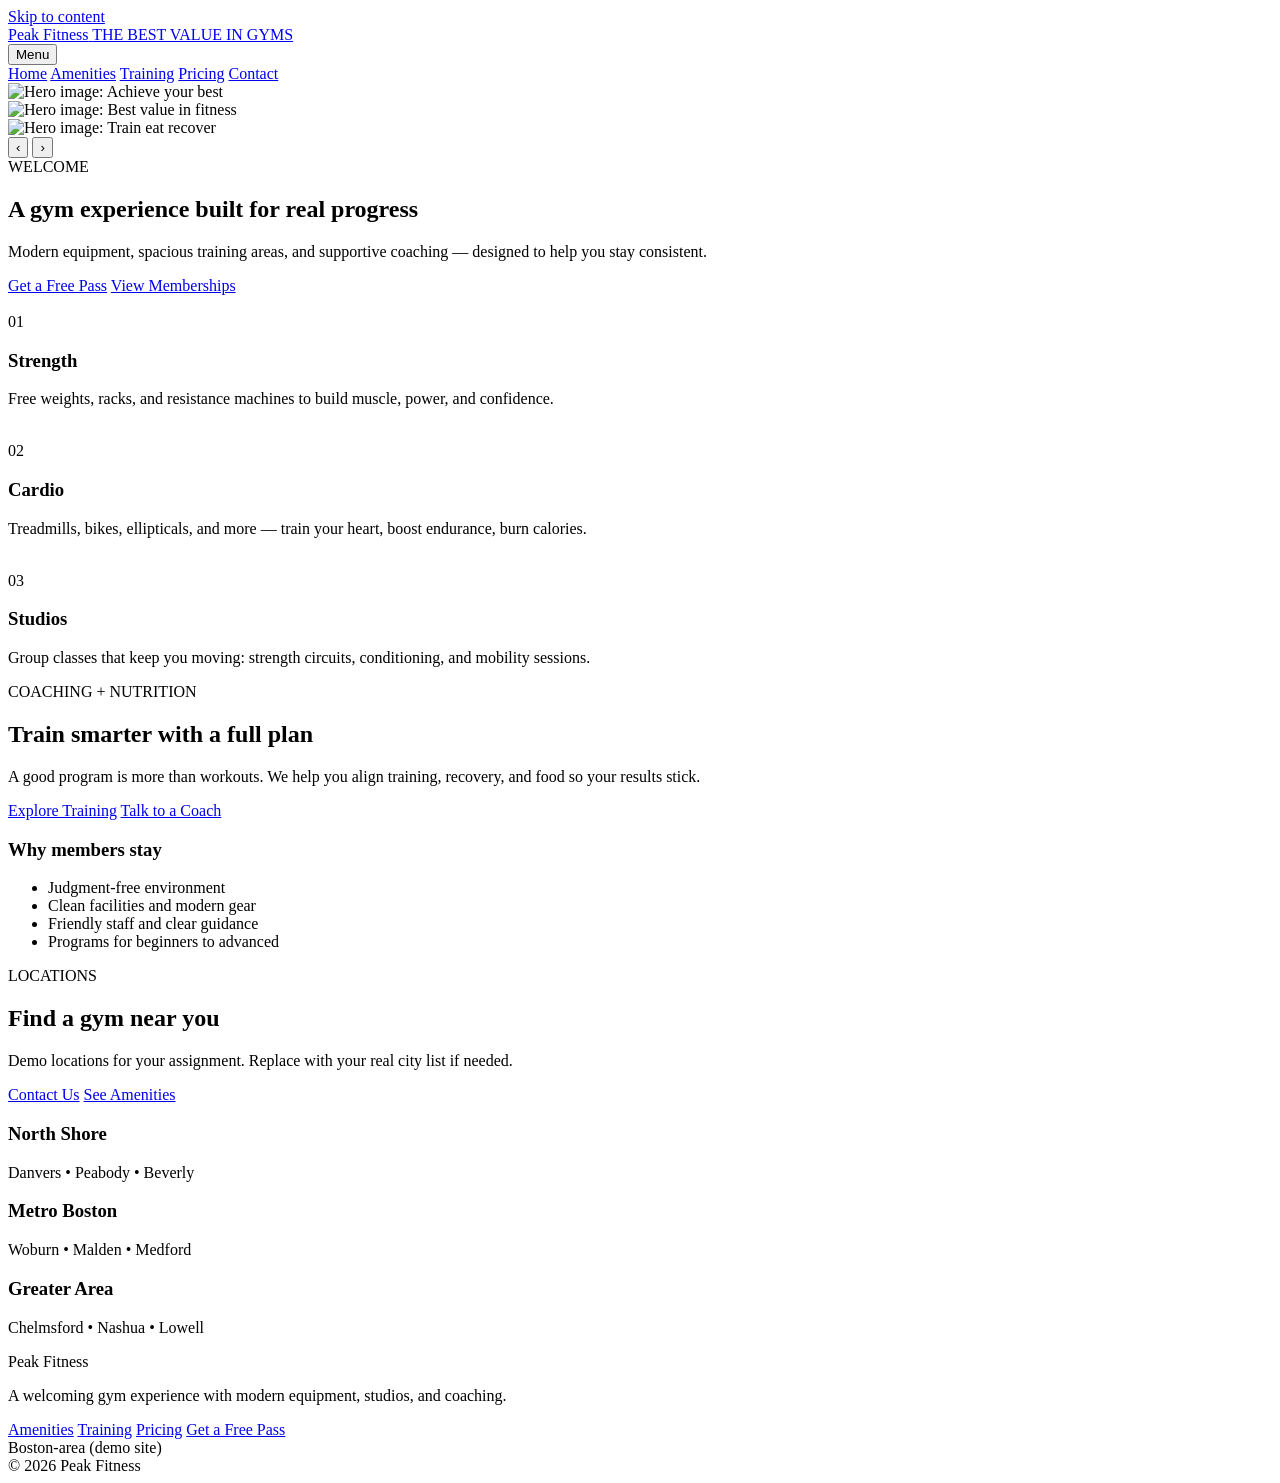
==== index.html @ bd7c37bf "Add files via upload" ====
<!doctype html>
<html lang="en">
<head>
  <meta charset="utf-8" />
  <meta name="viewport" content="width=device-width, initial-scale=1" />
  <meta name="description" content="Modern gym landing page demo." />
  <title>Peak Fitness | Home</title>
  <link rel="stylesheet" href="css/styles.css" />
</head>
<body>
  <a class="skip-link" href="#main">Skip to content</a>
  
<header class="site-header">
  <div class="container header-inner">
    <a class="brand" href="index.html" aria-label="Home">
      <span class="brand-mark" aria-hidden="true"></span>
      <div>
        <span class="brand-name">Peak Fitness</span>
        <span class="brand-tag">THE BEST VALUE IN GYMS</span>
      </div>
    </a>

    <button class="nav-toggle" type="button" data-nav-toggle aria-expanded="false" aria-controls="site-nav">Menu</button>

    <nav id="site-nav" class="nav" data-nav data-open="false" aria-label="Primary navigation">
      <a href="index.html" class="active" aria-current="page">Home</a>
      <a href="amenities.html" >Amenities</a>
      <a href="training.html" >Training</a>
      <a href="pricing.html" >Pricing</a>
      <a href="contact.html" >Contact</a>
    </nav>
  </div>
</header>

  <main id="main">
    
<section class="hero">
  <div class="container">
    <div class="slider" aria-label="Hero slider">
      <div class="slide active" data-slide><img src="images/hero-1.svg" alt="Hero image: Achieve your best"></div>
      <div class="slide" data-slide><img src="images/hero-2.svg" alt="Hero image: Best value in fitness"></div>
      <div class="slide" data-slide><img src="images/hero-3.svg" alt="Hero image: Train eat recover"></div>

      <div class="slider-controls">
        <div class="dots" aria-label="Slide dots">
          <span class="dot active" data-dot></span>
          <span class="dot" data-dot></span>
          <span class="dot" data-dot></span>
        </div>

        <div class="slider-btns" aria-label="Slide controls">
          <button class="icon-btn" type="button" data-prev aria-label="Previous slide">‹</button>
          <button class="icon-btn" type="button" data-next aria-label="Next slide">›</button>
        </div>
      </div>
    </div>
  </div>
</section>

<section class="section">
  <div class="container">
    <div class="section-head">
      <div>
        <div class="kicker">WELCOME</div>
        <h2 class="h2">A gym experience built for real progress</h2>
        <p class="lede">Modern equipment, spacious training areas, and supportive coaching — designed to help you stay consistent.</p>
      </div>
      <div class="cta-row">
        <a class="btn btn-primary" href="contact.html">Get a Free Pass</a>
        <a class="btn btn-ghost" href="pricing.html">View Memberships</a>
      </div>
    </div>

    <div class="grid-3" role="list">
      <article class="card" role="listitem">
        <div class="card-top">
          <img src="images/icon-strength.svg" alt="" aria-hidden="true">
          <div><div class="kicker">01</div><h3>Strength</h3></div>
        </div>
        <p>Free weights, racks, and resistance machines to build muscle, power, and confidence.</p>
      </article>

      <article class="card" role="listitem">
        <div class="card-top">
          <img src="images/icon-cardio.svg" alt="" aria-hidden="true">
          <div><div class="kicker">02</div><h3>Cardio</h3></div>
        </div>
        <p>Treadmills, bikes, ellipticals, and more — train your heart, boost endurance, burn calories.</p>
      </article>

      <article class="card" role="listitem">
        <div class="card-top">
          <img src="images/icon-studios.svg" alt="" aria-hidden="true">
          <div><div class="kicker">03</div><h3>Studios</h3></div>
        </div>
        <p>Group classes that keep you moving: strength circuits, conditioning, and mobility sessions.</p>
      </article>
    </div>
  </div>
</section>

<section class="section band">
  <div class="container band-inner">
    <div class="band-box">
      <div class="kicker">COACHING + NUTRITION</div>
      <h2 class="h2">Train smarter with a full plan</h2>
      <p class="lede">A good program is more than workouts. We help you align training, recovery, and food so your results stick.</p>
      <div class="cta-row">
        <a class="btn btn-primary" href="training.html">Explore Training</a>
        <a class="btn btn-ghost" href="contact.html">Talk to a Coach</a>
      </div>
    </div>
    <div class="band-box">
      <h3>Why members stay</h3>
      <ul class="list">
        <li>Judgment-free environment</li>
        <li>Clean facilities and modern gear</li>
        <li>Friendly staff and clear guidance</li>
        <li>Programs for beginners to advanced</li>
      </ul>
    </div>
  </div>
</section>

<section class="section">
  <div class="container">
    <div class="section-head">
      <div>
        <div class="kicker">LOCATIONS</div>
        <h2 class="h2">Find a gym near you</h2>
        <p class="lede">Demo locations for your assignment. Replace with your real city list if needed.</p>
      </div>
      <div class="cta-row">
        <a class="btn btn-primary" href="contact.html">Contact Us</a>
        <a class="btn btn-ghost" href="amenities.html">See Amenities</a>
      </div>
    </div>

    <div class="grid-3">
      <div class="card"><h3>North Shore</h3><p>Danvers • Peabody • Beverly</p></div>
      <div class="card"><h3>Metro Boston</h3><p>Woburn • Malden • Medford</p></div>
      <div class="card"><h3>Greater Area</h3><p>Chelmsford • Nashua • Lowell</p></div>
    </div>
  </div>
</section>

  </main>
  
<footer class="site-footer">
  <div class="container footer-inner">
    <section aria-label="Footer summary">
      <div class="brand-name">Peak Fitness</div>
      <p class="muted">A welcoming gym experience with modern equipment, studios, and coaching.</p>
    </section>

    <nav class="footer-links" aria-label="Footer links">
      <a href="amenities.html">Amenities</a>
      <a href="training.html">Training</a>
      <a href="pricing.html">Pricing</a>
      <a href="contact.html">Get a Free Pass</a>
    </nav>

    <aside aria-label="Footer details">
      <div class="muted">Boston-area (demo site)</div>
      <div class="muted">© 2026 Peak Fitness</div>
    </aside>
  </div>
</footer>
<script src="js/main.js"></script>

</body>
</html>
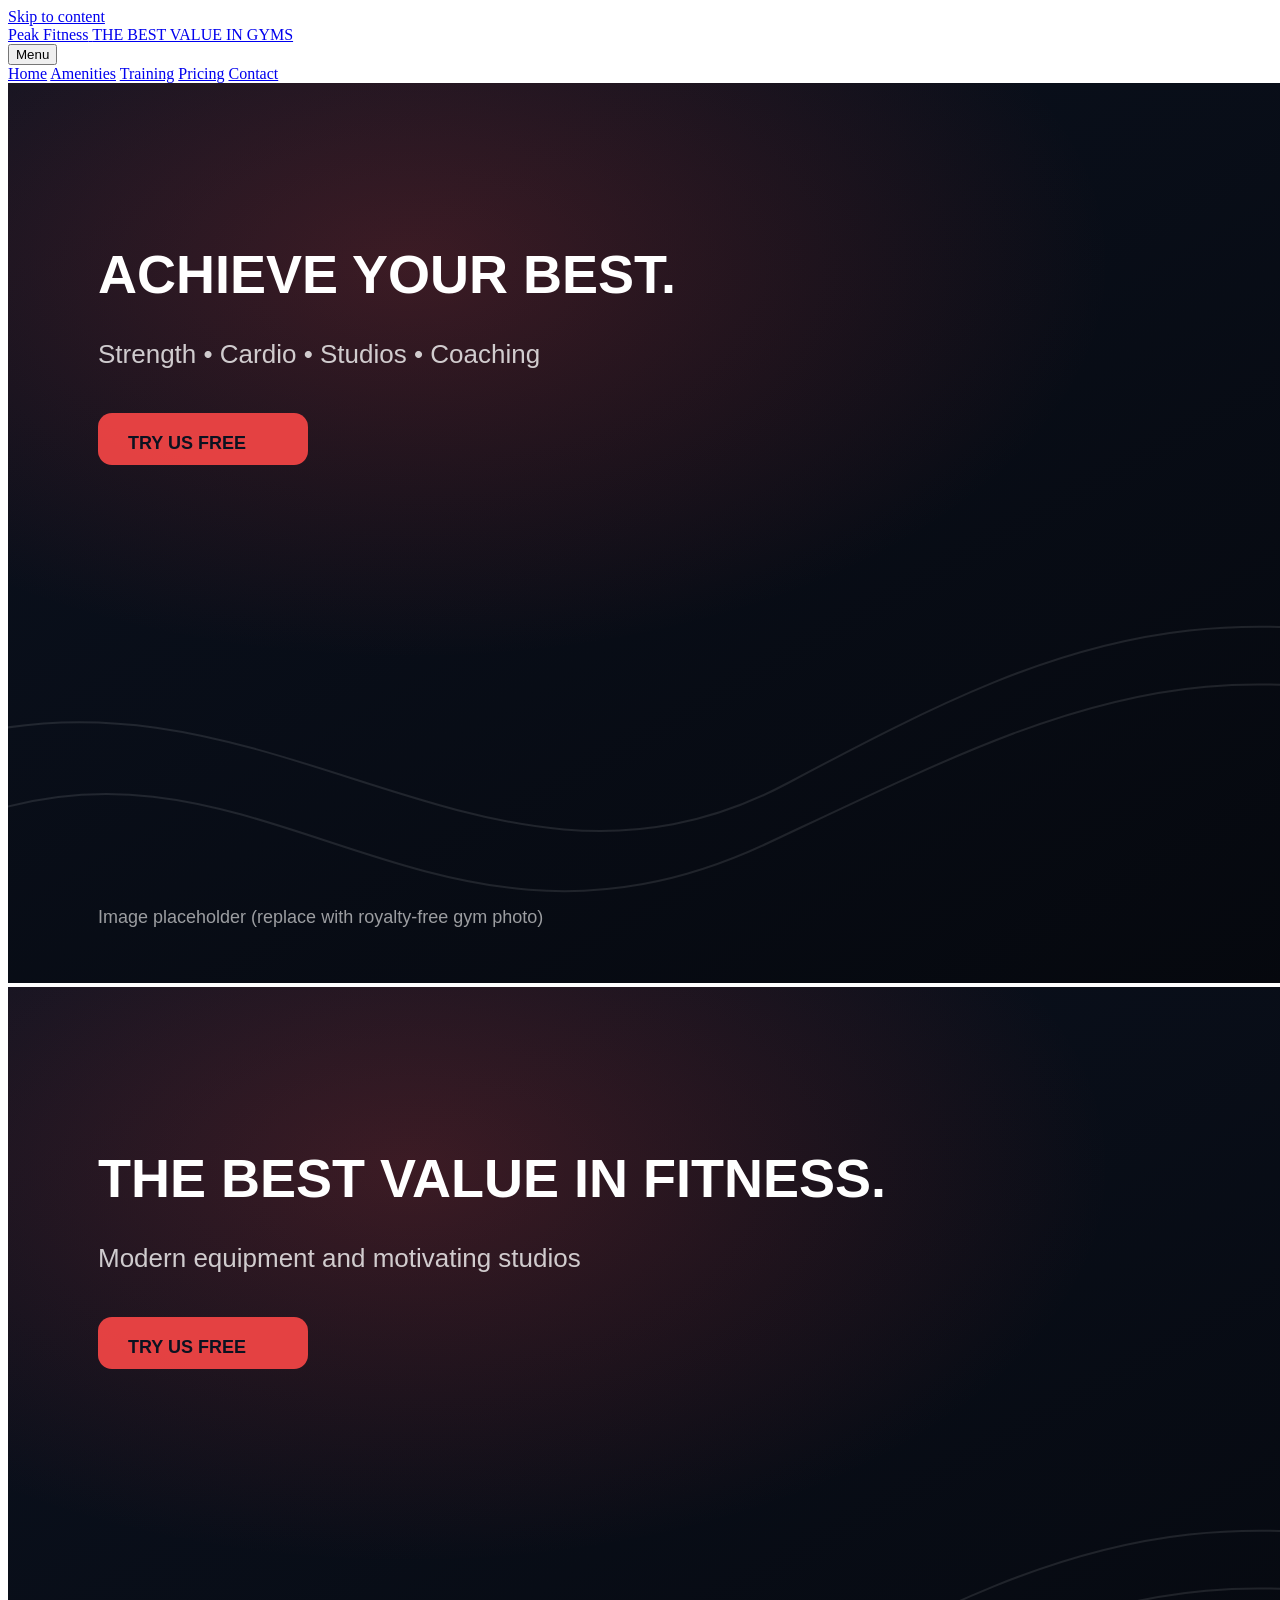
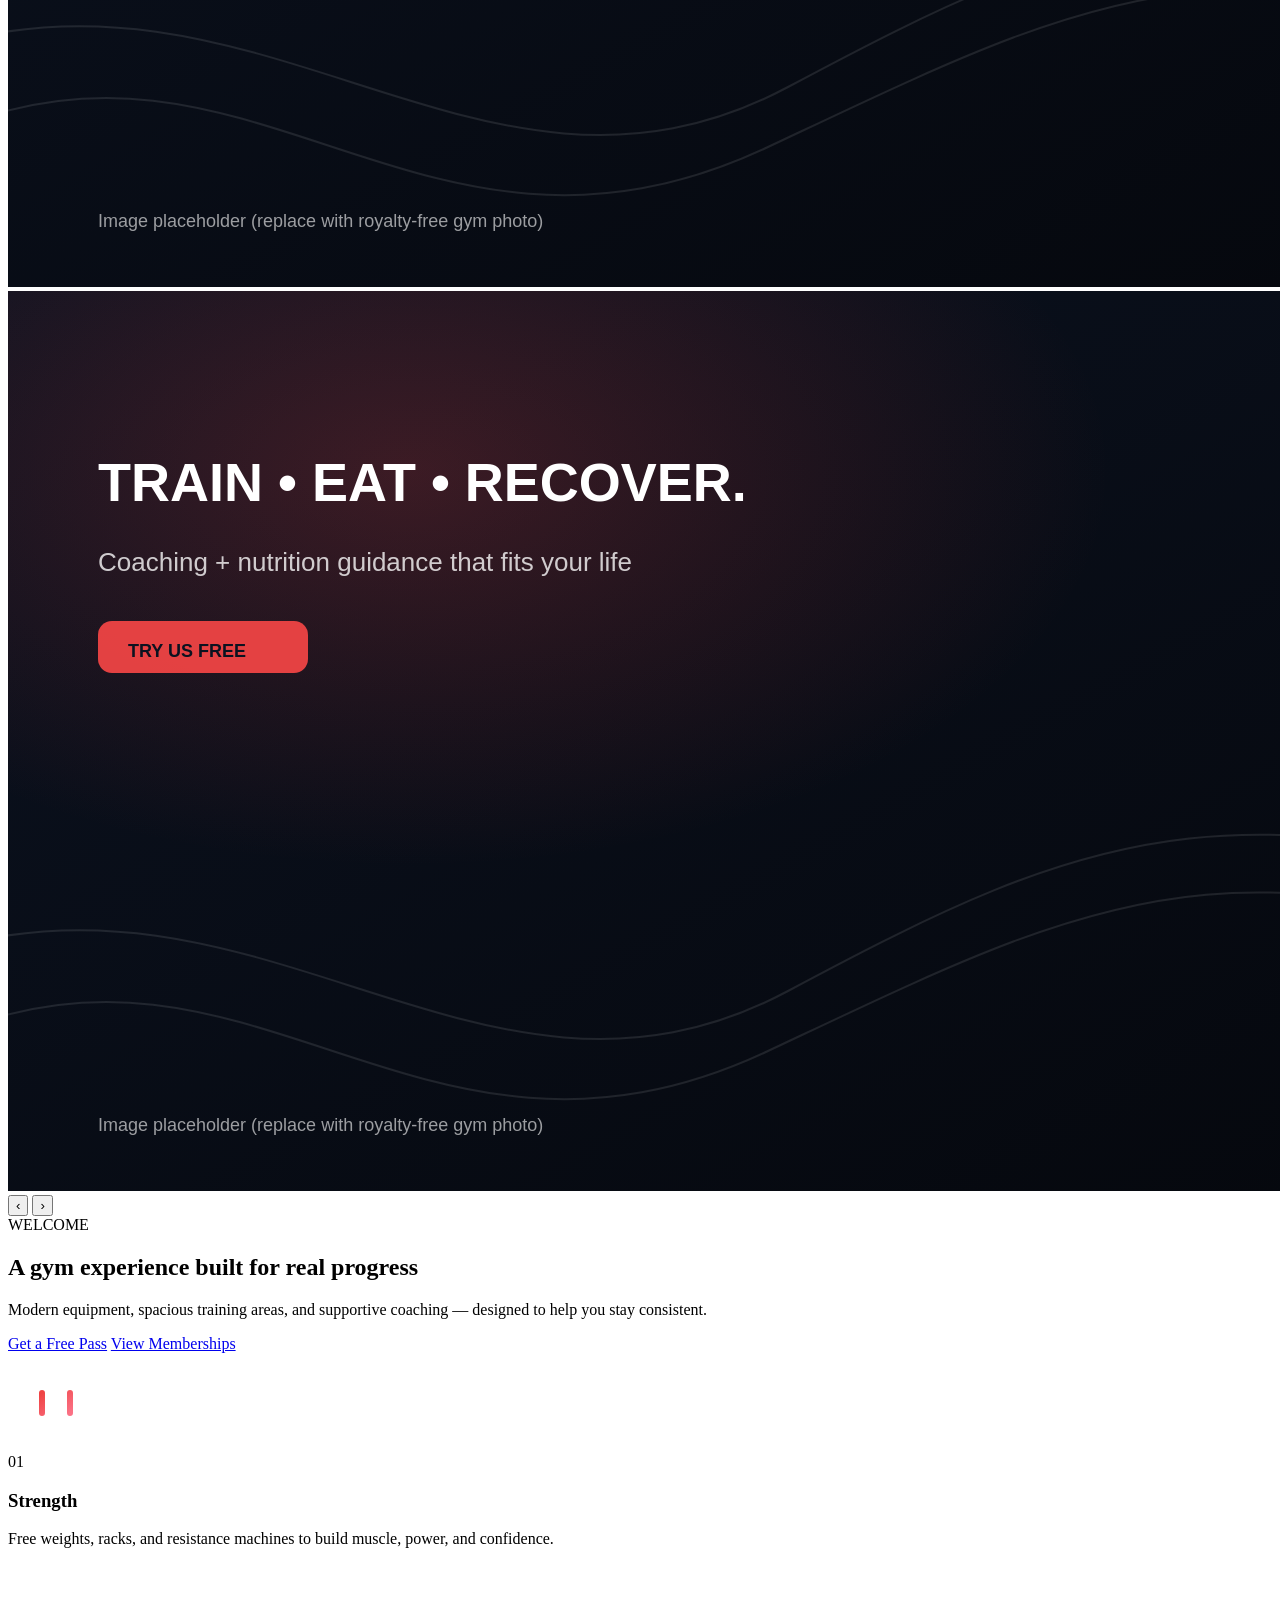
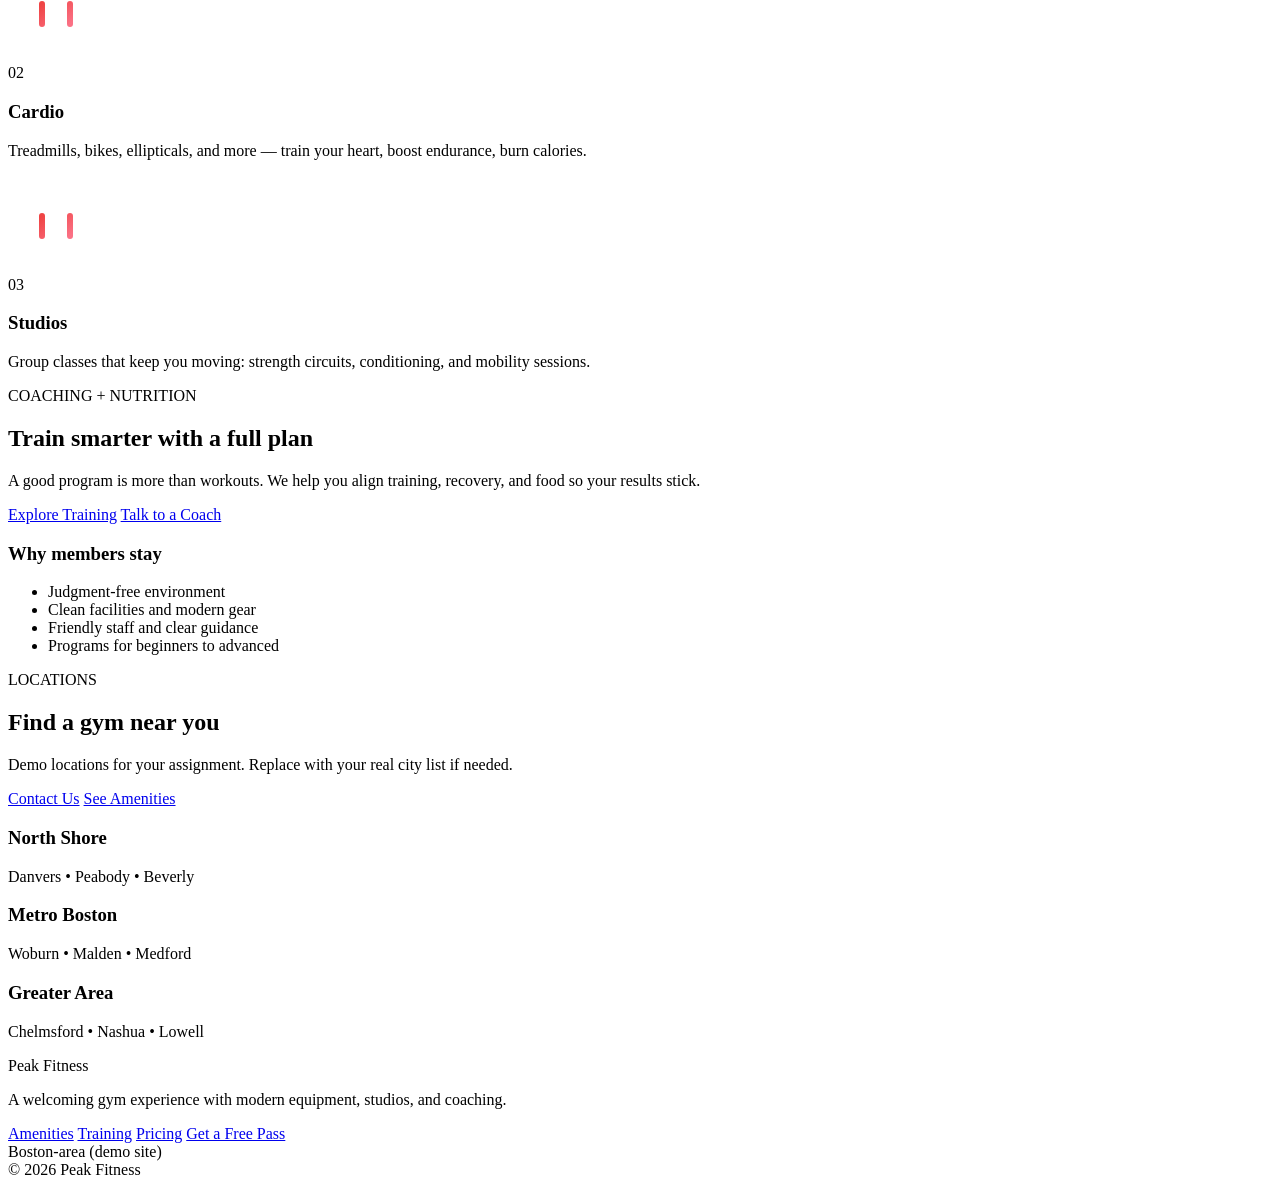
==== commit fe2149c9: "Update index.html" ====
--- a/index.html
+++ b/index.html
@@ -37,9 +37,9 @@
 <section class="hero">
   <div class="container">
     <div class="slider" aria-label="Hero slider">
-      <div class="slide active" data-slide><img src="images/hero-1.svg" alt="Hero image: Achieve your best"></div>
-      <div class="slide" data-slide><img src="images/hero-2.svg" alt="Hero image: Best value in fitness"></div>
-      <div class="slide" data-slide><img src="images/hero-3.svg" alt="Hero image: Train eat recover"></div>
+      <div class="slide active" data-slide><img src="Images/hero-1.svg" alt="Hero image: Achieve your best"></div>
+      <div class="slide" data-slide><img src="Images/hero-2.svg" alt="Hero image: Best value in fitness"></div>
+      <div class="slide" data-slide><img src="Images/hero-3.svg" alt="Hero image: Train eat recover"></div>
 
       <div class="slider-controls">
         <div class="dots" aria-label="Slide dots">
@@ -74,7 +74,7 @@
     <div class="grid-3" role="list">
       <article class="card" role="listitem">
         <div class="card-top">
-          <img src="images/icon-strength.svg" alt="" aria-hidden="true">
+          <img src="Images/icon-strength.svg" alt="" aria-hidden="true">
           <div><div class="kicker">01</div><h3>Strength</h3></div>
         </div>
         <p>Free weights, racks, and resistance machines to build muscle, power, and confidence.</p>
@@ -82,7 +82,7 @@
 
       <article class="card" role="listitem">
         <div class="card-top">
-          <img src="images/icon-cardio.svg" alt="" aria-hidden="true">
+          <img src="Images/icon-cardio.svg" alt="" aria-hidden="true">
           <div><div class="kicker">02</div><h3>Cardio</h3></div>
         </div>
         <p>Treadmills, bikes, ellipticals, and more — train your heart, boost endurance, burn calories.</p>
@@ -90,7 +90,7 @@
 
       <article class="card" role="listitem">
         <div class="card-top">
-          <img src="images/icon-studios.svg" alt="" aria-hidden="true">
+          <img src="Images/icon-studios.svg" alt="" aria-hidden="true">
           <div><div class="kicker">03</div><h3>Studios</h3></div>
         </div>
         <p>Group classes that keep you moving: strength circuits, conditioning, and mobility sessions.</p>
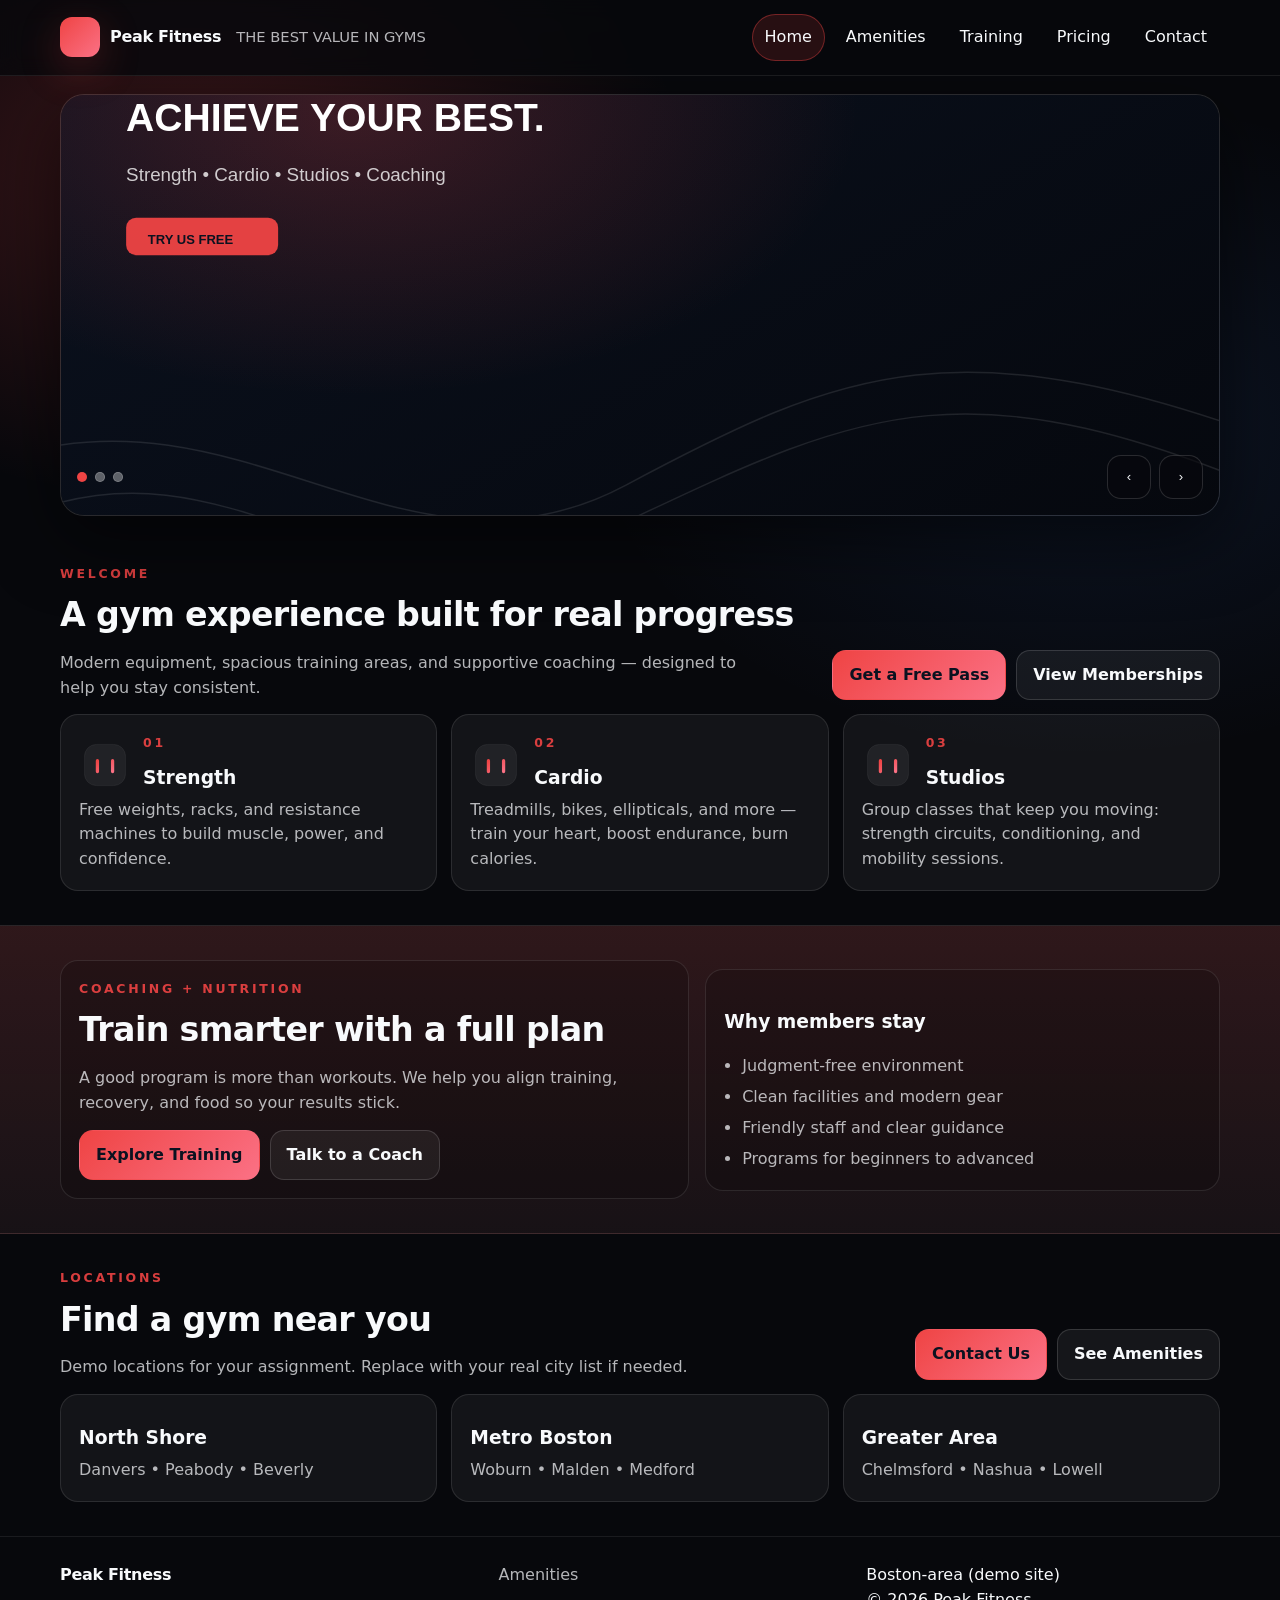
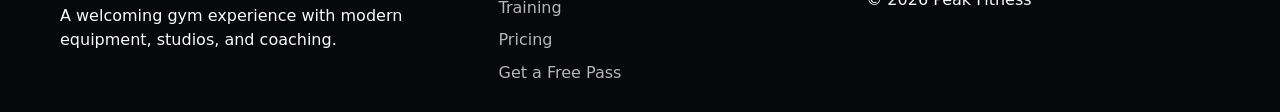
==== commit de78c186: "Update index.html" ====
--- a/index.html
+++ b/index.html
@@ -5,7 +5,7 @@
   <meta name="viewport" content="width=device-width, initial-scale=1" />
   <meta name="description" content="Modern gym landing page demo." />
   <title>Peak Fitness | Home</title>
-  <link rel="stylesheet" href="css/styles.css" />
+  <link rel="stylesheet" href="CSS/styles.css" />
 </head>
 <body>
   <a class="skip-link" href="#main">Skip to content</a>
--- a/CSS/styles.css
+++ b/CSS/styles.css
@@ -0,0 +1,122 @@
+/* BEST-STYLE THEME (inspired layout/colors; original content) */
+:root{
+  --bg:#07080c;
+  --panel:#0c0f18;
+  --panel2:#0b1220;
+  --text:#f8fafc;
+  --muted:rgba(248,250,252,.72);
+  --line:rgba(255,255,255,.12);
+  --accent:#ef4444;
+  --accent2:#fb7185;
+  --shadow: 0 22px 70px rgba(0,0,0,.55);
+  --radius: 18px;
+  --max: 1160px;
+}
+*{ box-sizing:border-box; }
+html,body{ margin:0; padding:0; }
+body{
+  font-family: system-ui, -apple-system, Segoe UI, Roboto, Arial, sans-serif;
+  background:
+    radial-gradient(900px 600px at 15% 10%, rgba(239,68,68,.22), transparent 55%),
+    radial-gradient(900px 600px at 85% 25%, rgba(59,130,246,.10), transparent 55%),
+    var(--bg);
+  color:var(--text);
+  line-height:1.55;
+}
+img{ max-width:100%; display:block; }
+a{ color:inherit; }
+.container{ width:min(var(--max), 92%); margin:0 auto; }
+.skip-link{ position:absolute; left:-999px; top:10px; z-index:9999; background:#fff; color:#000; padding:10px 12px; border-radius:10px; }
+.skip-link:focus{ left:10px; }
+.site-header{
+  position:sticky; top:0; z-index:50;
+  background: rgba(7,8,12,.78);
+  backdrop-filter: blur(10px);
+  border-bottom:1px solid rgba(255,255,255,.08);
+}
+.header-inner{ display:flex; align-items:center; justify-content:space-between; padding:14px 0; gap:14px; }
+.brand{ display:flex; align-items:center; gap:10px; text-decoration:none; }
+.brand-mark{ width:40px; height:40px; border-radius:12px; background: linear-gradient(135deg, var(--accent), var(--accent2)); box-shadow: 0 12px 40px rgba(239,68,68,.25); }
+.brand-name{ font-weight:900; letter-spacing:-.02em; }
+.brand-tag{ color:var(--muted); font-size:.92rem; margin-left:10px; }
+.nav{ display:flex; gap:8px; align-items:center; flex-wrap:wrap; justify-content:flex-end; }
+.nav a{
+  text-decoration:none; padding:10px 12px; border-radius:999px; border:1px solid transparent;
+  transition: background-color 160ms ease, transform 160ms ease, border-color 160ms ease;
+}
+.nav a:hover{ background: rgba(255,255,255,.06); border-color: rgba(255,255,255,.10); transform: translateY(-1px); }
+.nav a.active, .nav a[aria-current="page"]{ background: rgba(239,68,68,.14); border-color: rgba(239,68,68,.40); }
+.nav-toggle{ display:none; background: rgba(255,255,255,.06); border:1px solid rgba(255,255,255,.12); color:var(--text); border-radius:12px; padding:10px 12px; font-weight:800; }
+.hero{ padding: 18px 0 14px; }
+.slider{
+  position:relative; border-radius: calc(var(--radius) + 6px); overflow:hidden;
+  box-shadow: var(--shadow); border:1px solid rgba(255,255,255,.10); background: rgba(255,255,255,.04);
+}
+.slide{ display:none; min-height: 420px; padding: 0; }
+.slide.active{ display:block; }
+.slide img{ width:100%; height:420px; object-fit:cover; }
+.slider-controls{ position:absolute; inset:auto 16px 16px 16px; display:flex; justify-content:space-between; align-items:center; gap:12px; }
+.dots{ display:flex; gap:8px; }
+.dot{ width:10px; height:10px; border-radius:999px; background: rgba(255,255,255,.35); border:1px solid rgba(255,255,255,.20); }
+.dot.active{ background: var(--accent); border-color: rgba(239,68,68,.55); }
+.slider-btns{ display:flex; gap:8px; }
+.icon-btn{
+  width:44px; height:44px; border-radius:14px; background: rgba(7,8,12,.60);
+  border:1px solid rgba(255,255,255,.14); color:var(--text); display:grid; place-items:center;
+  cursor:pointer; transition: transform 160ms ease, background-color 160ms ease;
+}
+.icon-btn:hover{ transform: translateY(-1px); background: rgba(7,8,12,.75); }
+.section{ padding: 34px 0; }
+.section-head{ display:flex; align-items:end; justify-content:space-between; gap:18px; flex-wrap:wrap; margin-bottom: 14px; }
+.kicker{ color: rgba(239,68,68,.90); font-weight: 900; letter-spacing: .22em; text-transform: uppercase; font-size: .78rem; }
+.h2{ margin: 6px 0 0; font-size: clamp(1.6rem, 2.6vw, 2.1rem); letter-spacing: -.02em; }
+.lede{ margin: 10px 0 0; color: var(--muted); max-width: 70ch; }
+.grid-3{ display:grid; grid-template-columns: repeat(3, 1fr); gap:14px; }
+.card{ background: rgba(255,255,255,.05); border:1px solid rgba(255,255,255,.10); border-radius: var(--radius); padding: 18px; }
+.card h3{ margin: 10px 0 6px; }
+.card p{ margin: 0; color: var(--muted); }
+.card-top{ display:flex; align-items:center; gap:12px; }
+.card-top img{ width:52px; height:52px; }
+.cta-row{ display:flex; gap:10px; flex-wrap:wrap; margin-top: 14px; }
+.btn{
+  display:inline-flex; align-items:center; justify-content:center;
+  padding: 12px 16px; border-radius: 14px; font-weight: 900; text-decoration:none;
+  border:1px solid rgba(255,255,255,.14);
+  transition: transform 160ms ease, opacity 160ms ease, background-color 160ms ease;
+}
+.btn:hover{ transform: translateY(-1px); }
+.btn-primary{ background: linear-gradient(135deg, var(--accent), var(--accent2)); border-color: transparent; color: #0b1220; }
+.btn-ghost{ background: rgba(255,255,255,.06); }
+.band{
+  background: linear-gradient(180deg, rgba(239,68,68,.14), rgba(239,68,68,.04)), rgba(255,255,255,.03);
+  border-top:1px solid rgba(255,255,255,.08); border-bottom:1px solid rgba(255,255,255,.08);
+}
+.band-inner{ display:grid; grid-template-columns: 1.1fr .9fr; gap:16px; align-items:center; }
+.band-box{ background: rgba(0,0,0,.18); border:1px solid rgba(255,255,255,.10); border-radius: var(--radius); padding: 18px; }
+.list{ margin: 0; padding-left: 18px; color: var(--muted); }
+.list li + li{ margin-top: 6px; }
+.table-wrap{ overflow-x:auto; -webkit-overflow-scrolling: touch; }
+.pricing{ width:100%; border-collapse: collapse; min-width: 760px; }
+.pricing th, .pricing td{ text-align:left; padding: 14px 12px; vertical-align:top; }
+.pricing thead th{ font-weight: 900; }
+.pricing tbody tr{ transition: background-color 160ms ease, transform 160ms ease, opacity 160ms ease; }
+.pricing tbody tr:hover{ background: rgba(239,68,68,.10); transform: translateY(-1px); opacity: .98; }
+.form{ display:grid; gap: 12px; }
+label{ font-weight: 800; }
+input, select, textarea{ width:100%; padding: 12px 12px; border-radius: 14px; border:1px solid rgba(255,255,255,.14); background: rgba(255,255,255,.06); color: var(--text); outline:none; }
+input:focus, select:focus, textarea:focus{ border-color: rgba(239,68,68,.55); box-shadow: 0 0 0 3px rgba(239,68,68,.18); }
+textarea{ min-height: 120px; resize: vertical; }
+.small{ color: var(--muted); font-size: .92rem; }
+.site-footer{ border-top: 1px solid rgba(255,255,255,.08); padding: 26px 0; }
+.footer-inner{ display:grid; grid-template-columns: 1.2fr 1fr 1fr; gap:14px; }
+.footer-links{ display:grid; gap:8px; }
+.footer-links a{ text-decoration:none; color: var(--muted); }
+.footer-links a:hover{ color: var(--text); }
+@media (max-width: 980px){ .grid-3{ grid-template-columns: 1fr; } .band-inner{ grid-template-columns: 1fr; } .footer-inner{ grid-template-columns: 1fr; } }
+@media (max-width: 720px){
+  .nav-toggle{ display:inline-flex; }
+  .nav{ display:none; width:100%; padding: 8px 0 4px; }
+  .nav[data-open="true"]{ display:flex; }
+  .header-inner{ flex-wrap:wrap; }
+  .slide img{ height: 360px; }
+}
